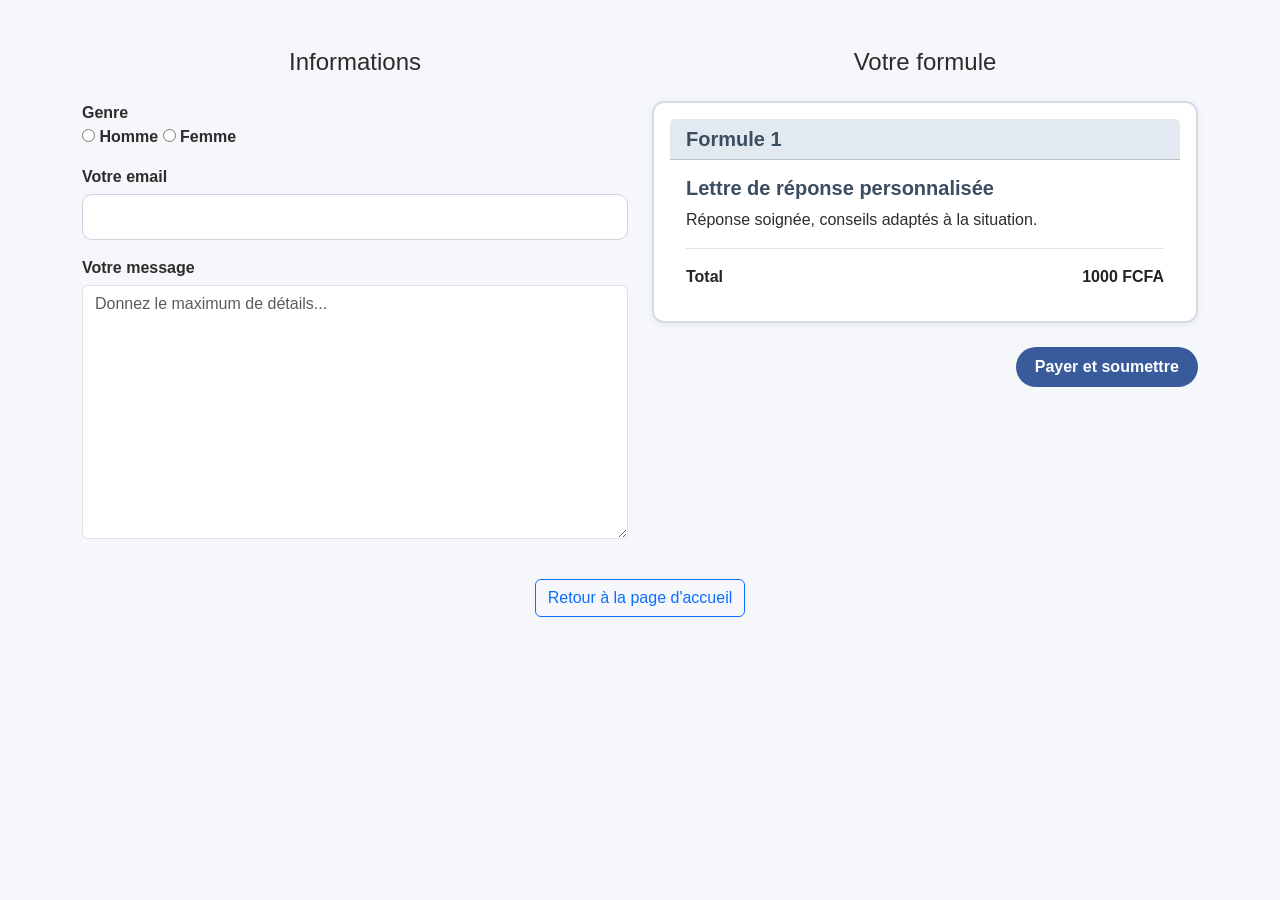
==== public/paiement1.html @ 6d64471a "Update paiement1.html" ====
<!DOCTYPE html>
<html lang="fr">
<head>
  <meta charset="UTF-8" />
  <meta name="viewport" content="width=device-width, initial-scale=1.0" />
  <title>Formule 1 - Solution Confidence</title>
  <link href="https://cdn.jsdelivr.net/npm/bootstrap@5.3.7/dist/css/bootstrap.min.css" rel="stylesheet" />
  <link rel="stylesheet" href="https://cdnjs.cloudflare.com/ajax/libs/font-awesome/4.7.0/css/font-awesome.min.css" />
  <link href="https://fonts.googleapis.com/css2?family=Nunito&display=swap" rel="stylesheet" />
  <link rel="stylesheet" href="style.css" />
</head>
<body>
  <div class="container my-5">
    <div class="row">
      <div class="col-md-6">
        <h4 class="text-center mb-4">Informations</h4>
        <form id="paymentForm">
          <div class="mb-3">
            <label><strong>Genre</strong></label><br />
            <div class="gender-options">
              <label><input type="radio" name="genre" value="male" required /> Homme</label>
              <label><input type="radio" name="genre" value="female" /> Femme</label>
            </div>
          </div>
          <div class="mb-3">
            <label for="email"><strong>Votre email</strong></label>
            <input type="email" class="form-control" id="email" required />
          </div>
          <div class="mb-3">
            <label for="message"><strong>Votre message</strong></label>
            <textarea class="form-control" rows="10" id="message" required placeholder="Donnez le maximum de détails..."></textarea>
          </div>
        </form>
      </div>

      <div class="col-md-6">
        <h4 class="text-center mb-4">Votre formule</h4>
        <div class="card mb-4">
          <h5 class="card-header">Formule 1</h5>
          <div class="card-body">
            <h5 class="card-title">Lettre de réponse personnalisée</h5>
            <p class="card-text">Réponse soignée, conseils adaptés à la situation.</p>
            <div class="d-flex justify-content-between border-top pt-3">
              <strong>Total</strong>
              <strong>1000 FCFA</strong>
            </div>
          </div>
        </div>
        <div class="text-end">
          <button class="btn btn-primary" id="payerBtn">
            <span id="submitText">Payer et soumettre</span>
            <div id="spinner" class="spinner-border spinner-border-sm d-none" role="status">
              <span class="visually-hidden">Loading...</span>
            </div>
          </button>
        </div>
      </div>
    </div>

    <div class="text-center mt-4">
      <a href="index.html" class="btn btn-outline-primary">Retour à la page d'accueil</a>
    </div>
  </div>

  <script>
    document.addEventListener("DOMContentLoaded", function() {
      const payerBtn = document.getElementById("payerBtn");
      
      payerBtn.addEventListener("click", async function(e) {
        e.preventDefault();
        
        // Activer le loader
        payerBtn.disabled = true;
        document.getElementById("submitText").textContent = "Traitement...";
        document.getElementById("spinner").classList.remove("d-none");

        try {
          // 🔥 CORRECTION : "genre" au lieu de "gender"
          const genreInput = document.querySelector('input[name="genre"]:checked');
          if (!genreInput) {
            throw new Error("Veuillez sélectionner votre genre");
          }

          const email = document.getElementById("email").value.trim();
          const message = document.getElementById("message").value.trim();

          if (!email || !message) {
            throw new Error("Veuillez remplir tous les champs obligatoires");
          }

          if (!/^[^\s@]+@[^\s@]+\.[^\s@]+$/.test(email)) {
            throw new Error("Veuillez entrer un email valide");
          }

          const formData = {
            genre: genreInput.value,
            email: email,
            message: message,
            date_inscription: new Date().toLocaleString("fr-FR"),
          };

          // 🔥 CORRECTION : URL complète avec le bon endpoint
          const response = await fetch("https://solution-backend-2.onrender.com/api/paiement1", {
            method: "POST",
            headers: {
              "Content-Type": "application/json",
            },
            body: JSON.stringify(formData),
          });

          const data = await response.json();

          if (data.success && data.paymentUrl) {
            window.location.href = data.paymentUrl;
          } else {
            throw new Error(data.error || "Erreur lors du paiement");
          }
        } catch (error) {
          console.error("Erreur:", error);
          alert("Erreur: " + error.message);
          
          // Réinitialiser le bouton
          payerBtn.disabled = false;
          document.getElementById("submitText").textContent = "Payer et soumettre";
          document.getElementById("spinner").classList.add("d-none");
        }
      });
    });
  </script>
</body>
</html>
---- public/style.css ----
body {
  background-color: #f5f7fa;
  font-family: "Segoe UI", Tahoma, Geneva, Verdana, sans-serif;
  color: #2c2c2c;
  margin: 0;
  padding: 0;
}

header {
  background-color: #e3e9f0;
  padding: 20px 0;
  text-align: center;
  margin-bottom: 5%;
  border-bottom: 3px solid #c9d6e3;
}

.navbar h5 {
  color: #395b9c;
  font-size: 1.5rem;
  margin: 0 15px;
}

.navbar img {
  height: 70px;
}

.titre {
  text-align: center;
  color: #3b4d61;
  font-weight: bold;
  font-size: 2.5rem;
}

.paragraphe {
  text-align: center;
  font-size: 1.2rem;
  color: #555;
  margin: 1rem auto;
}

.card {
  background-color: #ffffff;
  border: 2px solid #d4dce5;
  border-radius: 12px;
  box-shadow: 0 2px 10px rgba(0, 0, 0, 0.05);
  margin-bottom: 2rem;
  padding: 1rem;
}

.card h5 {
  color: #3b4d61;
  font-weight: bold;
}

.card p,
.card li,
.card ol {
  color: #2c2c2c;
  font-size: 1rem;
}

.card-header {
  background-color: #e3e9f0 !important;
  color: #2c2c2c;
  font-weight: bold;
  border-radius: 12px 12px 0 0;
}

.card-title {
  color: #3b4d61;
}

.btn-primary {
  background-color: #395b9c;
  border: none;
  padding: 0.5rem 1.2rem;
  font-weight: bold;
  border-radius: 25px;
  transition: background-color 0.3s ease-in-out;
  color: white;
}

.btn-primary:hover {
  background-color: #2f4a84;
}

footer {
  background-color: #e3e9f0;
  text-align: center;
  padding: 20px 0;
  margin-top: 5%;
  font-size: 0.95rem;
  border-top: 2px solid #c9d6e3;
  color: #555;
}

footer .icon {
  margin-top: 10px;
  font-size: 1.2rem;
}

footer i {
  margin: 0 10px;
  color: #395b9c;
}

/* Formulaires */
form label {
  color: #2c2c2c;
  font-weight: bold;
}

form input[type="email"],
form textarea {
  border: 1px solid #ccd5e0;
  border-radius: 10px;
  padding: 10px;
  margin-top: 5px;
  width: 100%;
}

form textarea {
  resize: vertical;
}

/* Boutons simples */
button {
  border: none;
  padding: 10px 20px;
  font-weight: bold;
  background-color: #c9d6e3;
  color: #2c2c2c;
  border-radius: 25px;
  cursor: pointer;
}

button a {
  text-decoration: none;
  color: #2c2c2c;
}

button:hover {
  background-color: #395b9c;
  color: #fff;
}

/* Responsive tweaks */
@media (max-width: 768px) {
  .card {
    width: 100% !important;
  }

  .container img {
    width: 100% !important;
    padding: 0 !important;
  }

  .btn {
    width: 100%;
  }
}
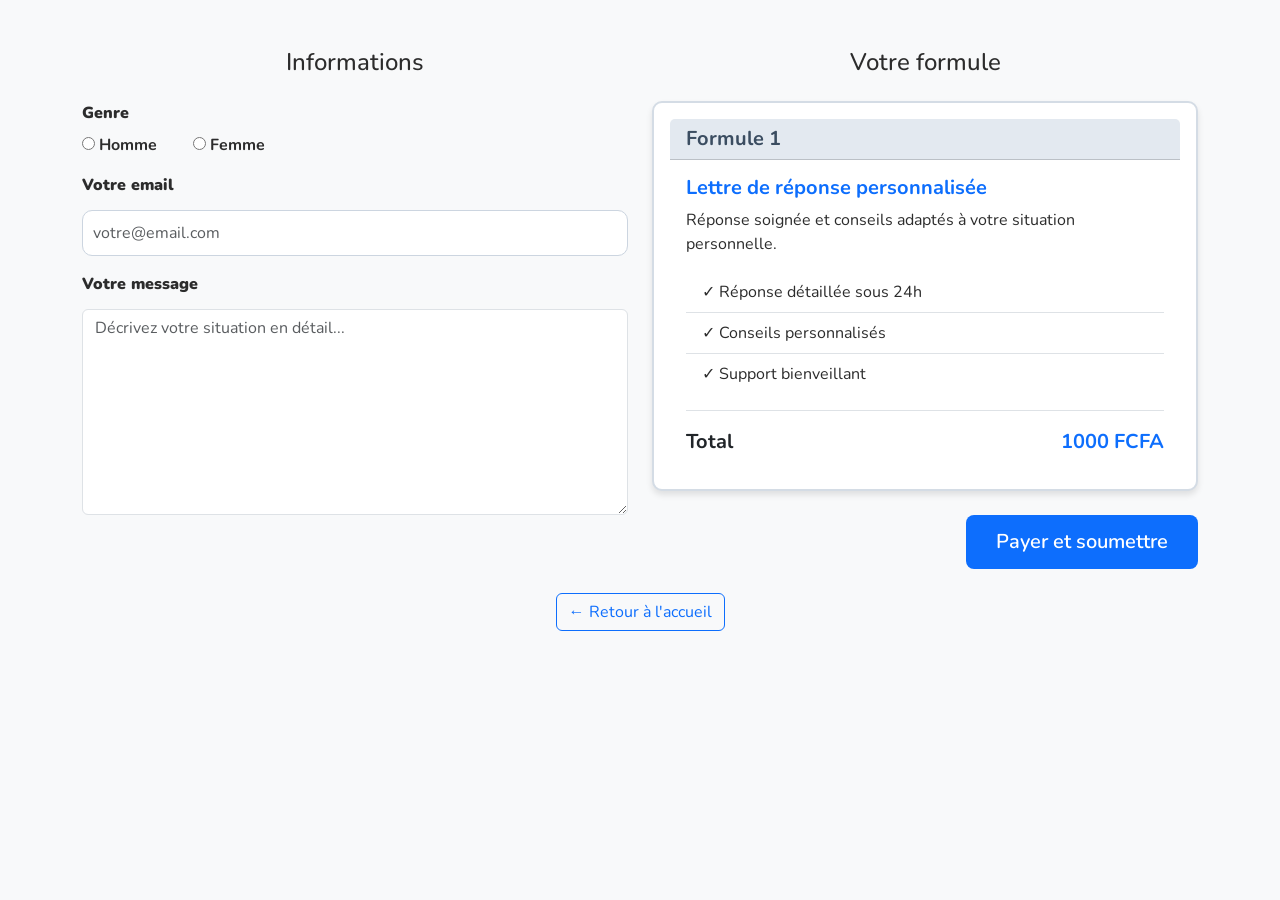
==== commit 77f2d4e6: "Update paiement1.html" ====
--- a/public/paiement1.html
+++ b/public/paiement1.html
@@ -8,6 +8,36 @@
   <link rel="stylesheet" href="https://cdnjs.cloudflare.com/ajax/libs/font-awesome/4.7.0/css/font-awesome.min.css" />
   <link href="https://fonts.googleapis.com/css2?family=Nunito&display=swap" rel="stylesheet" />
   <link rel="stylesheet" href="style.css" />
+  <style>
+    body {
+      font-family: 'Nunito', sans-serif;
+      background-color: #f8f9fa;
+    }
+    .gender-options {
+      display: flex;
+      gap: 20px;
+      margin-top: 8px;
+    }
+    .card {
+      border-radius: 10px;
+      box-shadow: 0 4px 6px rgba(0, 0, 0, 0.1);
+    }
+    .btn-primary {
+      background-color: #0d6efd;
+      border: none;
+      padding: 12px 30px;
+      font-weight: 600;
+      border-radius: 8px;
+    }
+    .btn-primary:hover {
+      background-color: #0b5ed7;
+      transform: translateY(-2px);
+    }
+    .spinner-border {
+      vertical-align: middle;
+      margin-left: 8px;
+    }
+  </style>
 </head>
 <body>
   <div class="container my-5">
@@ -18,17 +48,21 @@
           <div class="mb-3">
             <label><strong>Genre</strong></label><br />
             <div class="gender-options">
-              <label><input type="radio" name="genre" value="male" required /> Homme</label>
-              <label><input type="radio" name="genre" value="female" /> Femme</label>
+              <label class="me-3">
+                <input type="radio" name="genre" value="male" required /> Homme
+              </label>
+              <label>
+                <input type="radio" name="genre" value="female" /> Femme
+              </label>
             </div>
           </div>
           <div class="mb-3">
-            <label for="email"><strong>Votre email</strong></label>
-            <input type="email" class="form-control" id="email" required />
+            <label for="email" class="form-label"><strong>Votre email</strong></label>
+            <input type="email" class="form-control" id="email" required placeholder="votre@email.com" />
           </div>
           <div class="mb-3">
-            <label for="message"><strong>Votre message</strong></label>
-            <textarea class="form-control" rows="10" id="message" required placeholder="Donnez le maximum de détails..."></textarea>
+            <label for="message" class="form-label"><strong>Votre message</strong></label>
+            <textarea class="form-control" rows="8" id="message" required placeholder="Décrivez votre situation en détail..."></textarea>
           </div>
         </form>
       </div>
@@ -36,21 +70,30 @@
       <div class="col-md-6">
         <h4 class="text-center mb-4">Votre formule</h4>
         <div class="card mb-4">
-          <h5 class="card-header">Formule 1</h5>
+          <div class="card-header bg-primary text-white">
+            <h5 class="mb-0">Formule 1</h5>
+          </div>
           <div class="card-body">
-            <h5 class="card-title">Lettre de réponse personnalisée</h5>
-            <p class="card-text">Réponse soignée, conseils adaptés à la situation.</p>
+            <h5 class="card-title text-primary">Lettre de réponse personnalisée</h5>
+            <p class="card-text">
+              Réponse soignée et conseils adaptés à votre situation personnelle.
+            </p>
+            <ul class="list-group list-group-flush mb-3">
+              <li class="list-group-item">✓ Réponse détaillée sous 24h</li>
+              <li class="list-group-item">✓ Conseils personnalisés</li>
+              <li class="list-group-item">✓ Support bienveillant</li>
+            </ul>
             <div class="d-flex justify-content-between border-top pt-3">
-              <strong>Total</strong>
-              <strong>1000 FCFA</strong>
+              <strong class="fs-5">Total</strong>
+              <strong class="fs-5 text-primary">1000 FCFA</strong>
             </div>
           </div>
         </div>
         <div class="text-end">
-          <button class="btn btn-primary" id="payerBtn">
+          <button class="btn btn-primary btn-lg" id="payerBtn">
             <span id="submitText">Payer et soumettre</span>
             <div id="spinner" class="spinner-border spinner-border-sm d-none" role="status">
-              <span class="visually-hidden">Loading...</span>
+              <span class="visually-hidden">Chargement...</span>
             </div>
           </button>
         </div>
@@ -58,24 +101,26 @@
     </div>
 
     <div class="text-center mt-4">
-      <a href="index.html" class="btn btn-outline-primary">Retour à la page d'accueil</a>
+      <a href="index.html" class="btn btn-outline-primary">← Retour à l'accueil</a>
     </div>
   </div>
 
   <script>
     document.addEventListener("DOMContentLoaded", function() {
       const payerBtn = document.getElementById("payerBtn");
+      const submitText = document.getElementById("submitText");
+      const spinner = document.getElementById("spinner");
       
       payerBtn.addEventListener("click", async function(e) {
         e.preventDefault();
         
         // Activer le loader
         payerBtn.disabled = true;
-        document.getElementById("submitText").textContent = "Traitement...";
-        document.getElementById("spinner").classList.remove("d-none");
+        submitText.textContent = "Traitement en cours...";
+        spinner.classList.remove("d-none");
 
         try {
-          // 🔥 CORRECTION : "genre" au lieu de "gender"
+          // Récupération et validation des données
           const genreInput = document.querySelector('input[name="genre"]:checked');
           if (!genreInput) {
             throw new Error("Veuillez sélectionner votre genre");
@@ -84,8 +129,12 @@
           const email = document.getElementById("email").value.trim();
           const message = document.getElementById("message").value.trim();
 
-          if (!email || !message) {
-            throw new Error("Veuillez remplir tous les champs obligatoires");
+          if (!email) {
+            throw new Error("Veuillez saisir votre email");
+          }
+
+          if (!message) {
+            throw new Error("Veuillez saisir votre message");
           }
 
           if (!/^[^\s@]+@[^\s@]+\.[^\s@]+$/.test(email)) {
@@ -99,7 +148,9 @@
             date_inscription: new Date().toLocaleString("fr-FR"),
           };
 
-          // 🔥 CORRECTION : URL complète avec le bon endpoint
+          console.log("Envoi des données au backend...");
+
+          // 🔥 URL ABSOLUE vers votre backend Render
           const response = await fetch("https://solution-backend-2.onrender.com/api/paiement1", {
             method: "POST",
             headers: {
@@ -110,10 +161,15 @@
 
           const data = await response.json();
 
+          if (!response.ok) {
+            throw new Error(data.error || "Erreur serveur");
+          }
+
           if (data.success && data.paymentUrl) {
+            console.log("Redirection vers:", data.paymentUrl);
             window.location.href = data.paymentUrl;
           } else {
-            throw new Error(data.error || "Erreur lors du paiement");
+            throw new Error("Lien de paiement non reçu");
           }
         } catch (error) {
           console.error("Erreur:", error);
@@ -121,8 +177,8 @@
           
           // Réinitialiser le bouton
           payerBtn.disabled = false;
-          document.getElementById("submitText").textContent = "Payer et soumettre";
-          document.getElementById("spinner").classList.add("d-none");
+          submitText.textContent = "Payer et soumettre";
+          spinner.classList.add("d-none");
         }
       });
     });
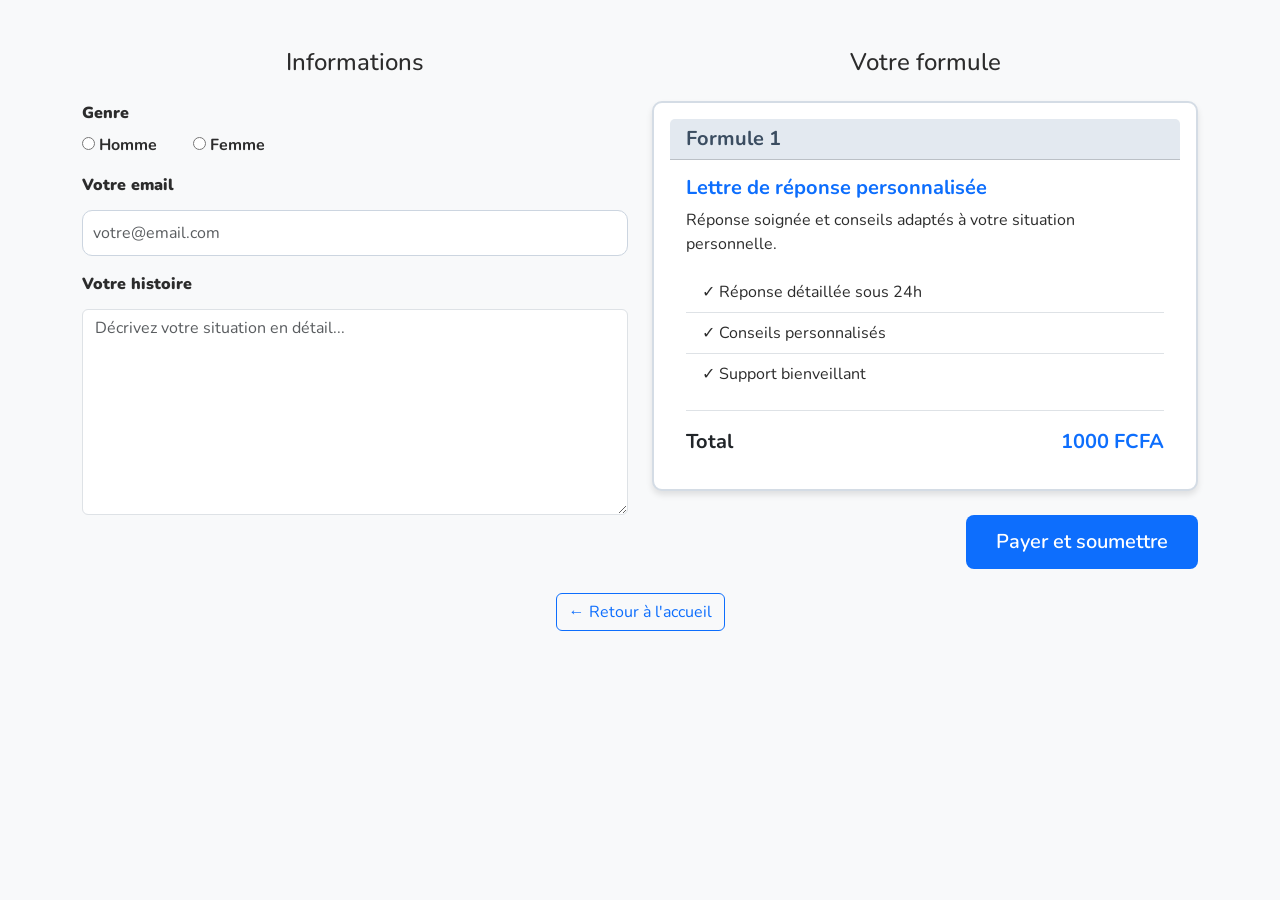
==== commit b575b036: "Update paiement1.html" ====
--- a/public/paiement1.html
+++ b/public/paiement1.html
@@ -61,7 +61,7 @@
             <input type="email" class="form-control" id="email" required placeholder="votre@email.com" />
           </div>
           <div class="mb-3">
-            <label for="message" class="form-label"><strong>Votre message</strong></label>
+            <label for="message" class="form-label"><strong>Votre histoire</strong></label>
             <textarea class="form-control" rows="8" id="message" required placeholder="Décrivez votre situation en détail..."></textarea>
           </div>
         </form>
@@ -151,7 +151,7 @@
           console.log("Envoi des données au backend...");
 
           // 🔥 URL ABSOLUE vers votre backend Render
-          const response = await fetch("https://solution-backend-2.onrender.com/api/paiement1", {
+          const response = await fetch("https://solution-backend-mlk5.onrender.com/api/paiement1", {
             method: "POST",
             headers: {
               "Content-Type": "application/json",
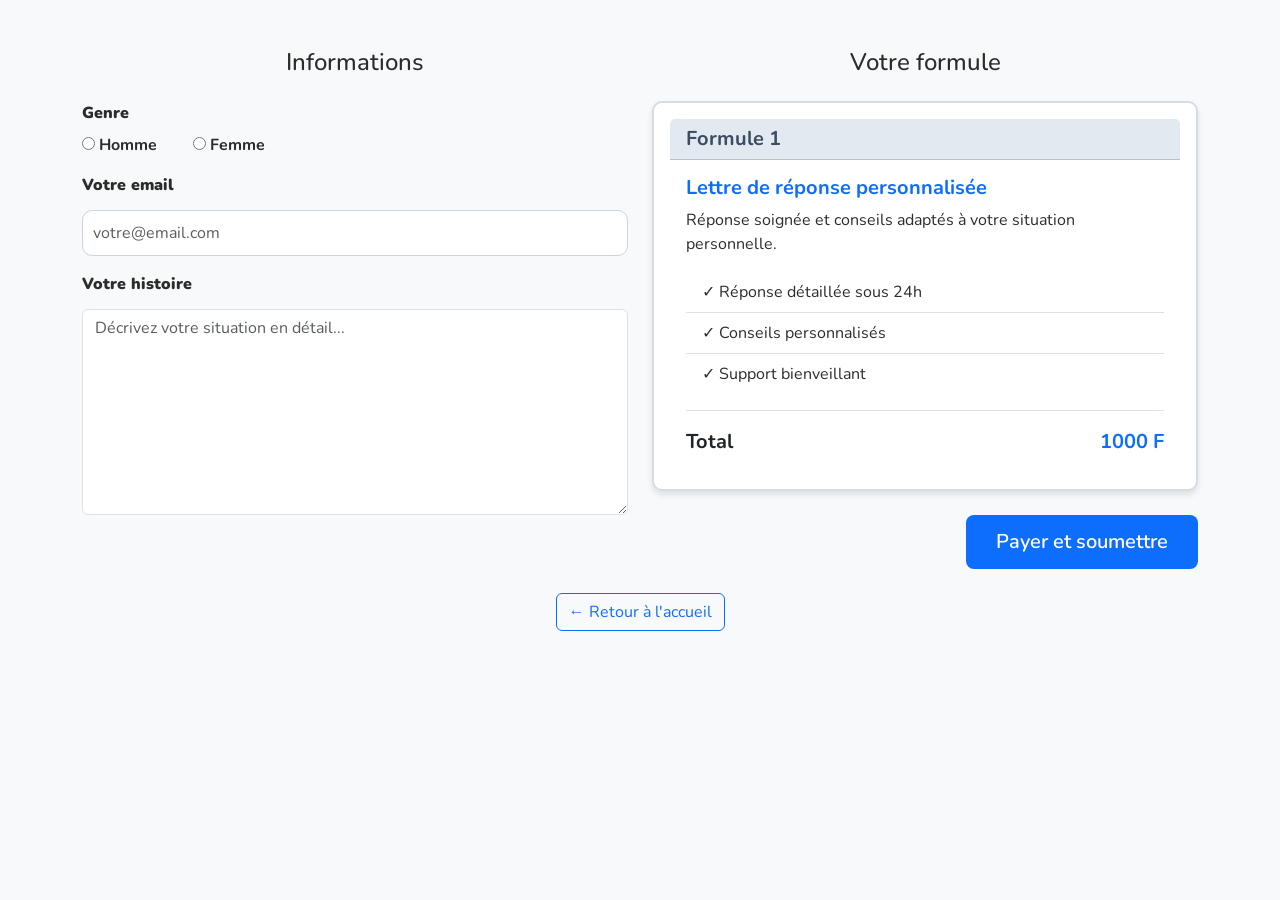
==== commit 94d06705: "Update paiement1.html" ====
--- a/public/paiement1.html
+++ b/public/paiement1.html
@@ -1,187 +1,232 @@
 <!DOCTYPE html>
 <html lang="fr">
-<head>
-  <meta charset="UTF-8" />
-  <meta name="viewport" content="width=device-width, initial-scale=1.0" />
-  <title>Formule 1 - Solution Confidence</title>
-  <link href="https://cdn.jsdelivr.net/npm/bootstrap@5.3.7/dist/css/bootstrap.min.css" rel="stylesheet" />
-  <link rel="stylesheet" href="https://cdnjs.cloudflare.com/ajax/libs/font-awesome/4.7.0/css/font-awesome.min.css" />
-  <link href="https://fonts.googleapis.com/css2?family=Nunito&display=swap" rel="stylesheet" />
-  <link rel="stylesheet" href="style.css" />
-  <style>
-    body {
-      font-family: 'Nunito', sans-serif;
-      background-color: #f8f9fa;
-    }
-    .gender-options {
-      display: flex;
-      gap: 20px;
-      margin-top: 8px;
-    }
-    .card {
-      border-radius: 10px;
-      box-shadow: 0 4px 6px rgba(0, 0, 0, 0.1);
-    }
-    .btn-primary {
-      background-color: #0d6efd;
-      border: none;
-      padding: 12px 30px;
-      font-weight: 600;
-      border-radius: 8px;
-    }
-    .btn-primary:hover {
-      background-color: #0b5ed7;
-      transform: translateY(-2px);
-    }
-    .spinner-border {
-      vertical-align: middle;
-      margin-left: 8px;
-    }
-  </style>
-</head>
-<body>
-  <div class="container my-5">
-    <div class="row">
-      <div class="col-md-6">
-        <h4 class="text-center mb-4">Informations</h4>
-        <form id="paymentForm">
-          <div class="mb-3">
-            <label><strong>Genre</strong></label><br />
-            <div class="gender-options">
-              <label class="me-3">
-                <input type="radio" name="genre" value="male" required /> Homme
-              </label>
-              <label>
-                <input type="radio" name="genre" value="female" /> Femme
-              </label>
+  <head>
+    <meta charset="UTF-8" />
+    <meta name="viewport" content="width=device-width, initial-scale=1.0" />
+    <title>Formule 1 - Solution Confidence - v2.0</title>
+    <link
+      href="https://cdn.jsdelivr.net/npm/bootstrap@5.3.7/dist/css/bootstrap.min.css"
+      rel="stylesheet"
+    />
+    <link
+      rel="stylesheet"
+      href="https://cdnjs.cloudflare.com/ajax/libs/font-awesome/4.7.0/css/font-awesome.min.css"
+    />
+    <link
+      href="https://fonts.googleapis.com/css2?family=Nunito&display=swap"
+      rel="stylesheet"
+    />
+    <link rel="stylesheet" href="style.css" />
+    <style>
+      body {
+        font-family: "Nunito", sans-serif;
+        background-color: #f8f9fa;
+      }
+      .gender-options {
+        display: flex;
+        gap: 20px;
+        margin-top: 8px;
+      }
+      .card {
+        border-radius: 10px;
+        box-shadow: 0 4px 6px rgba(0, 0, 0, 0.1);
+      }
+      .btn-primary {
+        background-color: #0d6efd;
+        border: none;
+        padding: 12px 30px;
+        font-weight: 600;
+        border-radius: 8px;
+      }
+      .btn-primary:hover {
+        background-color: #0b5ed7;
+        transform: translateY(-2px);
+      }
+      .spinner-border {
+        vertical-align: middle;
+        margin-left: 8px;
+      }
+    </style>
+  </head>
+  <body>
+    <div class="container my-5">
+      <div class="row">
+        <div class="col-md-6">
+          <h4 class="text-center mb-4">Informations</h4>
+          <form id="paymentForm">
+            <div class="mb-3">
+              <label><strong>Genre</strong></label
+              ><br />
+              <div class="gender-options">
+                <label class="me-3">
+                  <input type="radio" name="genre" value="male" required />
+                  Homme
+                </label>
+                <label>
+                  <input type="radio" name="genre" value="female" /> Femme
+                </label>
+              </div>
+            </div>
+            <div class="mb-3">
+              <label for="email" class="form-label"
+                ><strong>Votre email</strong></label
+              >
+              <input
+                type="email"
+                class="form-control"
+                id="email"
+                required
+                placeholder="votre@email.com"
+              />
+            </div>
+            <div class="mb-3">
+              <label for="message" class="form-label"
+                ><strong>Votre histoire</strong></label
+              >
+              <textarea
+                class="form-control"
+                rows="8"
+                id="message"
+                required
+                placeholder="Décrivez votre situation en détail..."
+              ></textarea>
+            </div>
+          </form>
+        </div>
+
+        <div class="col-md-6">
+          <h4 class="text-center mb-4">Votre formule</h4>
+          <div class="card mb-4">
+            <div class="card-header bg-primary text-white">
+              <h5 class="mb-0">Formule 1</h5>
+            </div>
+            <div class="card-body">
+              <h5 class="card-title text-primary">
+                Lettre de réponse personnalisée
+              </h5>
+              <p class="card-text">
+                Réponse soignée et conseils adaptés à votre situation
+                personnelle.
+              </p>
+              <ul class="list-group list-group-flush mb-3">
+                <li class="list-group-item">✓ Réponse détaillée sous 24h</li>
+                <li class="list-group-item">✓ Conseils personnalisés</li>
+                <li class="list-group-item">✓ Support bienveillant</li>
+              </ul>
+              <div class="d-flex justify-content-between border-top pt-3">
+                <strong class="fs-5">Total</strong>
+                <strong class="fs-5 text-primary">1000 F</strong>
+              </div>
             </div>
           </div>
-          <div class="mb-3">
-            <label for="email" class="form-label"><strong>Votre email</strong></label>
-            <input type="email" class="form-control" id="email" required placeholder="votre@email.com" />
-          </div>
-          <div class="mb-3">
-            <label for="message" class="form-label"><strong>Votre histoire</strong></label>
-            <textarea class="form-control" rows="8" id="message" required placeholder="Décrivez votre situation en détail..."></textarea>
-          </div>
-        </form>
-      </div>
-
-      <div class="col-md-6">
-        <h4 class="text-center mb-4">Votre formule</h4>
-        <div class="card mb-4">
-          <div class="card-header bg-primary text-white">
-            <h5 class="mb-0">Formule 1</h5>
-          </div>
-          <div class="card-body">
-            <h5 class="card-title text-primary">Lettre de réponse personnalisée</h5>
-            <p class="card-text">
-              Réponse soignée et conseils adaptés à votre situation personnelle.
-            </p>
-            <ul class="list-group list-group-flush mb-3">
-              <li class="list-group-item">✓ Réponse détaillée sous 24h</li>
-              <li class="list-group-item">✓ Conseils personnalisés</li>
-              <li class="list-group-item">✓ Support bienveillant</li>
-            </ul>
-            <div class="d-flex justify-content-between border-top pt-3">
-              <strong class="fs-5">Total</strong>
-              <strong class="fs-5 text-primary">1000 FCFA</strong>
-            </div>
+          <div class="text-end">
+            <button class="btn btn-primary btn-lg" id="payerBtn">
+              <span id="submitText">Payer et soumettre</span>
+              <div
+                id="spinner"
+                class="spinner-border spinner-border-sm d-none"
+                role="status"
+              >
+                <span class="visually-hidden">Chargement...</span>
+              </div>
+            </button>
           </div>
         </div>
-        <div class="text-end">
-          <button class="btn btn-primary btn-lg" id="payerBtn">
-            <span id="submitText">Payer et soumettre</span>
-            <div id="spinner" class="spinner-border spinner-border-sm d-none" role="status">
-              <span class="visually-hidden">Chargement...</span>
-            </div>
-          </button>
-        </div>
+      </div>
+
+      <div class="text-center mt-4">
+        <a href="index.html" class="btn btn-outline-primary"
+          >← Retour à l'accueil</a
+        >
       </div>
     </div>
 
-    <div class="text-center mt-4">
-      <a href="index.html" class="btn btn-outline-primary">← Retour à l'accueil</a>
-    </div>
-  </div>
-
-  <script>
-    document.addEventListener("DOMContentLoaded", function() {
-      const payerBtn = document.getElementById("payerBtn");
-      const submitText = document.getElementById("submitText");
-      const spinner = document.getElementById("spinner");
-      
-      payerBtn.addEventListener("click", async function(e) {
-        e.preventDefault();
-        
-        // Activer le loader
-        payerBtn.disabled = true;
-        submitText.textContent = "Traitement en cours...";
-        spinner.classList.remove("d-none");
-
-        try {
-          // Récupération et validation des données
-          const genreInput = document.querySelector('input[name="genre"]:checked');
-          if (!genreInput) {
-            throw new Error("Veuillez sélectionner votre genre");
+    <script>
+      document.addEventListener("DOMContentLoaded", function () {
+        const payerBtn = document.getElementById("payerBtn");
+        const submitText = document.getElementById("submitText");
+        const spinner = document.getElementById("spinner");
+
+        payerBtn.addEventListener("click", async function (e) {
+          e.preventDefault();
+
+          // Activer le loader
+          payerBtn.disabled = true;
+          submitText.textContent = "Traitement en cours...";
+          spinner.classList.remove("d-none");
+
+          try {
+            // Récupération et validation des données
+            const genreInput = document.querySelector(
+              'input[name="genre"]:checked'
+            );
+            if (!genreInput) {
+              throw new Error("Veuillez sélectionner votre genre");
+            }
+
+            const email = document.getElementById("email").value.trim();
+            const message = document.getElementById("message").value.trim();
+
+            if (!email) {
+              throw new Error("Veuillez saisir votre email");
+            }
+
+            if (!message) {
+              throw new Error("Veuillez saisir votre message");
+            }
+
+            if (!/^[^\s@]+@[^\s@]+\.[^\s@]+$/.test(email)) {
+              throw new Error("Veuillez entrer un email valide");
+            }
+
+            const formData = {
+              genre: genreInput.value,
+              email: email,
+              message: message,
+              date_inscription: new Date().toLocaleString("fr-FR"),
+            };
+
+            console.log(
+              "Envoi des données au backend...",
+              new Date().toISOString(),
+              "URL: solution-backend-mlk5.onrender.com"
+            );
+
+            // 🔥 URL vers le nouveau backend Render
+            const response = await fetch(
+              "https://solution-backend-mlk5.onrender.com/api/paiement1",
+              {
+                method: "POST",
+                headers: {
+                  "Content-Type": "application/json",
+                },
+                body: JSON.stringify(formData),
+              }
+            );
+
+            const data = await response.json();
+
+            if (!response.ok) {
+              throw new Error(data.error || "Erreur serveur");
+            }
+
+            if (data.success && data.paymentUrl) {
+              console.log("Redirection vers:", data.paymentUrl);
+              window.location.href = data.paymentUrl;
+            } else {
+              throw new Error("Lien de paiement non reçu");
+            }
+          } catch (error) {
+            console.error("Erreur:", error);
+            alert("Erreur: " + error.message);
+
+            // Réinitialiser le bouton
+            payerBtn.disabled = false;
+            submitText.textContent = "Payer et soumettre";
+            spinner.classList.add("d-none");
           }
-
-          const email = document.getElementById("email").value.trim();
-          const message = document.getElementById("message").value.trim();
-
-          if (!email) {
-            throw new Error("Veuillez saisir votre email");
-          }
-
-          if (!message) {
-            throw new Error("Veuillez saisir votre message");
-          }
-
-          if (!/^[^\s@]+@[^\s@]+\.[^\s@]+$/.test(email)) {
-            throw new Error("Veuillez entrer un email valide");
-          }
-
-          const formData = {
-            genre: genreInput.value,
-            email: email,
-            message: message,
-            date_inscription: new Date().toLocaleString("fr-FR"),
-          };
-
-          console.log("Envoi des données au backend...");
-
-          // 🔥 URL ABSOLUE vers votre backend Render
-          const response = await fetch("https://solution-backend-mlk5.onrender.com/api/paiement1", {
-            method: "POST",
-            headers: {
-              "Content-Type": "application/json",
-            },
-            body: JSON.stringify(formData),
-          });
-
-          const data = await response.json();
-
-          if (!response.ok) {
-            throw new Error(data.error || "Erreur serveur");
-          }
-
-          if (data.success && data.paymentUrl) {
-            console.log("Redirection vers:", data.paymentUrl);
-            window.location.href = data.paymentUrl;
-          } else {
-            throw new Error("Lien de paiement non reçu");
-          }
-        } catch (error) {
-          console.error("Erreur:", error);
-          alert("Erreur: " + error.message);
-          
-          // Réinitialiser le bouton
-          payerBtn.disabled = false;
-          submitText.textContent = "Payer et soumettre";
-          spinner.classList.add("d-none");
-        }
+        });
       });
-    });
-  </script>
-</body>
+    </script>
+  </body>
 </html>
